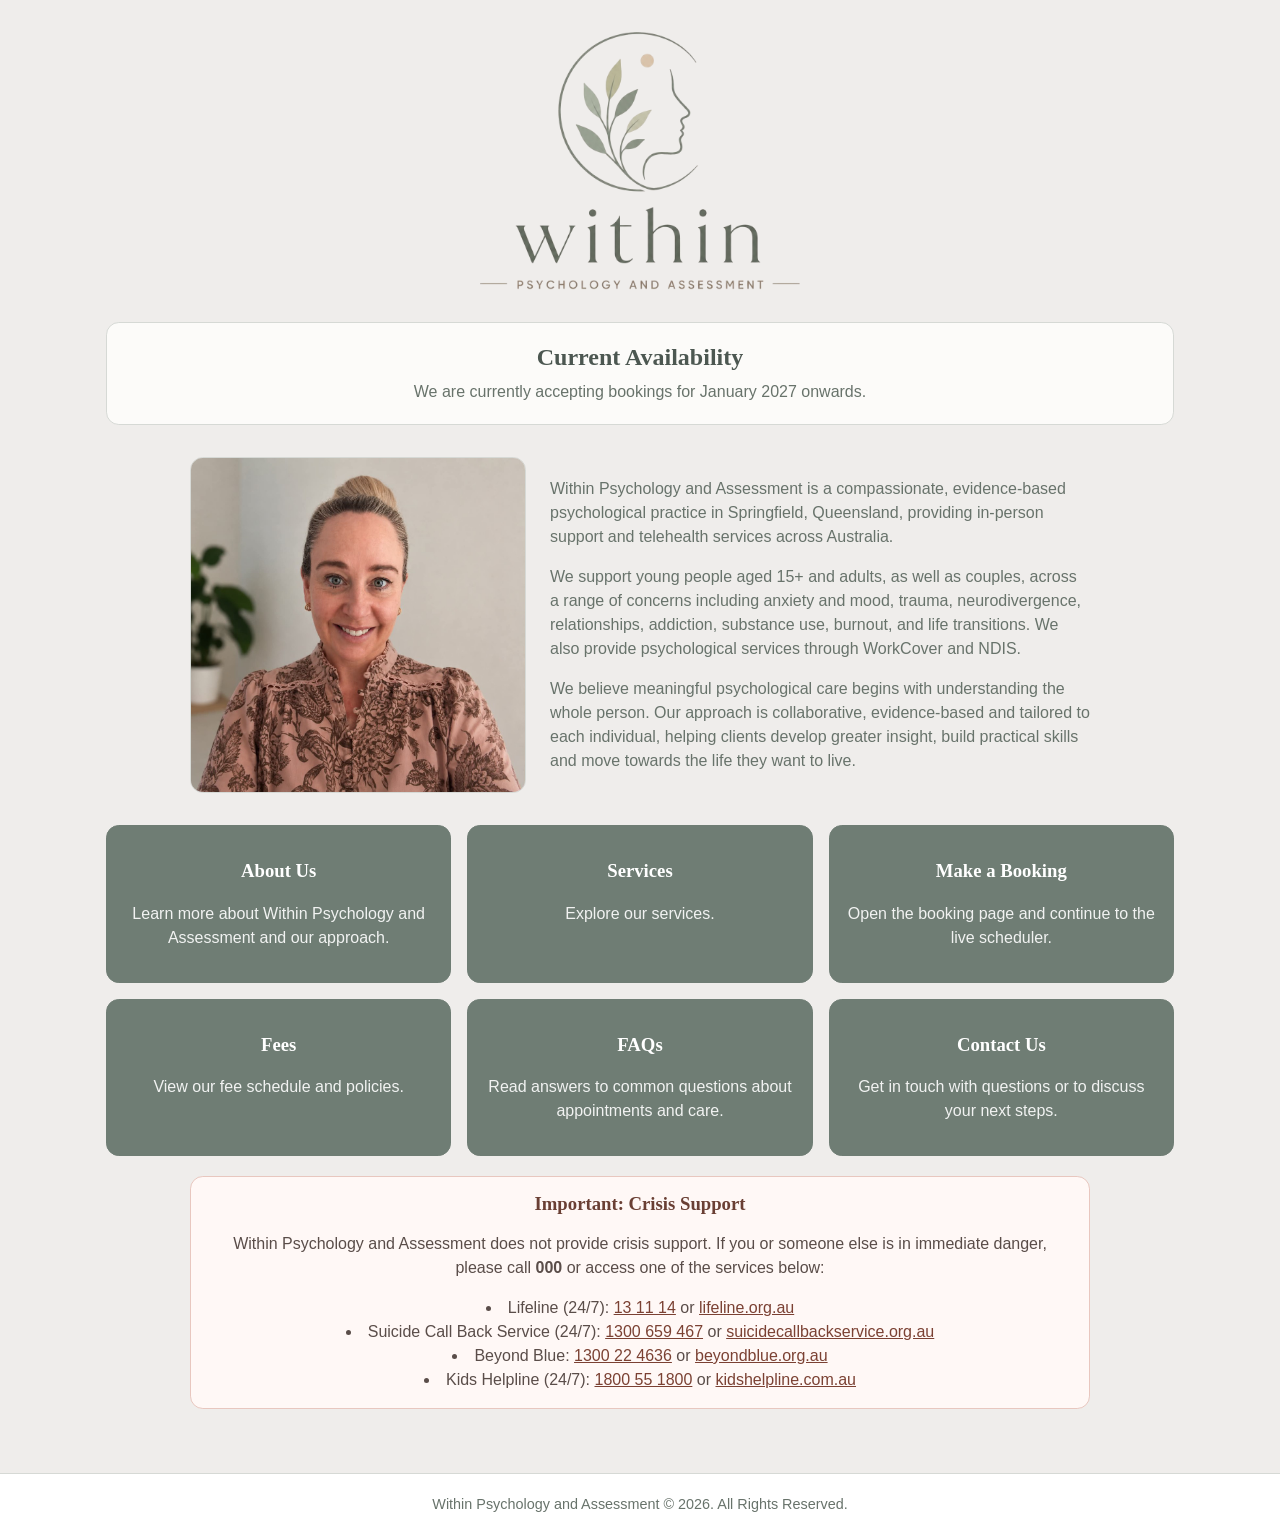
==== index.html @ 0428df80 "Update services page content" ====
<!doctype html>
<html lang="en">
  <head>
    <meta charset="UTF-8" />
    <meta name="viewport" content="width=device-width, initial-scale=1.0" />
    <title>Within Psychology and Assessment</title>
    <meta
      name="description"
      content="Within Psychology and Assessment offers evidence-based psychological support and assessment."
    />
    <link rel="icon" type="image/png" href="./assets/within-logo-transparent.png" />
    <link rel="stylesheet" href="./styles.css" />
  </head>
  <body class="home-page">
    <main class="home-shell">
      <img
        class="brand-logo"
        src="./assets/within-logo-transparent.png"
        alt="Within Psychology and Assessment logo"
      />

      <section class="home-availability" aria-label="Current availability">
        <h2>Current Availability</h2>
        <p>We are currently accepting bookings for January 2027 onwards.</p>
      </section>

      <section class="home-intro" aria-label="Practice introduction">
        <img
          class="home-intro-photo"
          src="./assets/leah-photo.png"
          alt="Portrait of Leah from Within Psychology and Assessment"
        />
        <div class="home-intro-copy">
          <p>
            Within Psychology and Assessment is a compassionate, evidence-based
            psychological practice in Springfield, Queensland, providing
            in-person support and telehealth services across Australia.
          </p>
          <p>
            We support young people aged 15+ and adults, as well as couples,
            across a range of concerns including anxiety and mood, trauma,
            neurodivergence, relationships, addiction, substance use, burnout,
            and life transitions. We also provide psychological services through
            WorkCover and NDIS.
          </p>
          <p>
            We believe meaningful psychological care begins with understanding the
            whole person. Our approach is collaborative, evidence-based and
            tailored to each individual, helping clients develop greater insight,
            build practical skills and move towards the life they want to live.
          </p>
        </div>
      </section>

      <section class="cards home-cards">
        <a class="card" href="./about-us.html">
          <h3>About Us</h3>
          <p>Learn more about Within Psychology and Assessment and our approach.</p>
        </a>
        <a class="card" href="./services.html">
          <h3>Services</h3>
          <p>Explore our services.</p>
        </a>
        <a class="card" href="./booking.html">
          <h3>Make a Booking</h3>
          <p>Open the booking page and continue to the live scheduler.</p>
        </a>
        <a class="card" href="./fees.html">
          <h3>Fees</h3>
          <p>View our fee schedule and policies.</p>
        </a>
        <a class="card" href="./faqs.html">
          <h3>FAQs</h3>
          <p>Read answers to common questions about appointments and care.</p>
        </a>
        <a class="card" href="./contact.html">
          <h3>Contact Us</h3>
          <p>Get in touch with questions or to discuss your next steps.</p>
        </a>
      </section>

      <section class="crisis-notice" aria-label="Crisis support notice">
        <h3>Important: Crisis Support</h3>
        <p>
          Within Psychology and Assessment does not provide crisis support. If
          you or someone else is in immediate danger, please call
          <strong>000</strong> or access one of the services below:
        </p>
        <ul>
          <li>
            Lifeline (24/7): <a href="tel:131114">13 11 14</a> or
            <a href="https://www.lifeline.org.au/" target="_blank" rel="noreferrer">lifeline.org.au</a>
          </li>
          <li>
            Suicide Call Back Service (24/7):
            <a href="tel:1300659467">1300 659 467</a> or
            <a href="https://www.suicidecallbackservice.org.au/" target="_blank" rel="noreferrer">suicidecallbackservice.org.au</a>
          </li>
          <li>
            Beyond Blue:
            <a href="tel:1300224636">1300 22 4636</a> or
            <a href="https://www.beyondblue.org.au/" target="_blank" rel="noreferrer">beyondblue.org.au</a>
          </li>
          <li>
            Kids Helpline (24/7):
            <a href="tel:1800551800">1800 55 1800</a> or
            <a href="https://kidshelpline.com.au/" target="_blank" rel="noreferrer">kidshelpline.com.au</a>
          </li>
        </ul>
      </section>
    </main>

    <footer class="site-footer">
      <div class="container">
        <p>Within Psychology and Assessment © 2026. All Rights Reserved.</p>
      </div>
    </footer>
  </body>
</html>
---- styles.css ----
:root {
  --bg: #efedeb;
  --text: #3d4742;
  --muted: #68736b;
  --brand: #6f7d74;
  --brand-dark: #59675f;
  --card: #ffffff;
  --border: #d6d9d5;
  --accent: #c9b89f;
}

* {
  box-sizing: border-box;
}

body {
  margin: 0;
  font-family: "Avenir Next", "Segoe UI", Roboto, Helvetica, Arial, sans-serif;
  line-height: 1.5;
  color: var(--text);
  background: var(--bg);
  overflow-x: hidden;
}

img {
  max-width: 100%;
  height: auto;
}

.container {
  width: min(980px, 92vw);
  margin: 0 auto;
}

.site-header {
  background: var(--bg);
  border-bottom: 1px solid var(--border);
  padding: 4rem 0;
}

.brand-logo {
  width: min(320px, 70vw);
  display: block;
  margin: 0 auto 1rem;
}

.home-page {
  min-height: 100vh;
  display: flex;
  flex-direction: column;
  align-items: center;
}

.home-shell {
  width: min(1100px, 96vw);
  text-align: center;
  padding: 2rem 1rem;
  flex: 1;
}

.home-menu {
  display: flex;
  flex-direction: row;
  flex-wrap: nowrap;
  justify-content: center;
  align-items: center;
  gap: 0.6rem;
  margin-top: 1.5rem;
}

.home-menu .btn {
  width: auto;
  min-width: 0;
  flex: 0 0 auto;
  white-space: nowrap;
  padding: 0.65rem 0.85rem;
  font-size: 0.95rem;
  text-align: center;
}

.home-availability {
  margin-top: 2rem;
  padding: 1.25rem 1.5rem;
  background: #fcfbf9;
  border: 1px solid var(--border);
  border-radius: 0.8rem;
}

.home-availability h2 {
  margin: 0 0 0.5rem;
}

.home-availability p {
  margin: 0;
  color: var(--muted);
}

.home-intro {
  display: grid;
  grid-template-columns: minmax(216px, 336px) 1fr;
  gap: 1.5rem;
  align-items: center;
  margin-top: 2rem;
  max-width: 900px;
  margin-left: auto;
  margin-right: auto;
  text-align: left;
}

.home-intro-photo {
  width: 100%;
  aspect-ratio: 1 / 1;
  object-fit: cover;
  border-radius: 0.8rem;
  border: 1px solid var(--border);
  display: block;
}

.home-intro-copy p {
  color: var(--muted);
  margin: 0 0 1rem;
}

.home-intro-copy p:last-child {
  margin-bottom: 0;
}

@media (max-width: 700px) {
  .home-intro {
    grid-template-columns: 1fr;
    justify-items: center;
    max-width: 100%;
    gap: 1rem;
    margin-top: 1.5rem;
  }

  .home-intro-photo {
    max-width: min(280px, 78vw);
  }

  .home-intro-copy {
    width: 100%;
  }
}

@media (min-width: 701px) and (max-width: 900px) {
  .home-intro {
    grid-template-columns: minmax(180px, 240px) 1fr;
    max-width: 100%;
  }
}

.home-cards .card {
  background: var(--brand);
  border-color: var(--brand);
  color: white;
}

.home-cards .card h3 {
  color: white;
}

.home-cards .card p {
  color: rgba(255, 255, 255, 0.9);
}

.home-cards .card:hover {
  background: var(--brand-dark);
  border-color: var(--brand-dark);
  transform: translateY(-1px);
}

.eyebrow {
  font-weight: 600;
  letter-spacing: 0.04em;
  text-transform: uppercase;
  color: var(--brand);
  margin: 0 0 0.5rem;
}

h1,
h2,
h3 {
  line-height: 1.2;
  font-family: Georgia, "Times New Roman", serif;
  color: #4c5751;
}

h1 {
  font-size: clamp(2rem, 3.2vw, 3rem);
  margin: 0 0 1rem;
}

.intro {
  max-width: 65ch;
  color: var(--muted);
}

.hero-actions,
.booking-actions {
  display: flex;
  gap: 0.75rem;
  margin-top: 1.5rem;
  flex-wrap: wrap;
  justify-content: center;
}

.back-link {
  text-decoration: none;
  color: var(--brand-dark);
}

.booking-layout {
  padding: 2rem 0 3rem;
  text-align: center;
}

.booking-logo {
  width: min(240px, 50vw);
  display: block;
  margin: 1rem auto;
}

.about-feature {
  display: grid;
  grid-template-columns: 1fr;
  gap: 1.5rem;
  justify-items: center;
  margin: 1.5rem auto 0;
  text-align: left;
}

.about-feature-photo {
  width: min(280px, 70vw);
  aspect-ratio: 4 / 5;
  object-fit: cover;
  object-position: center top;
  border-radius: 1rem;
  border: 1px solid var(--border);
  box-shadow: 0 12px 28px rgba(61, 71, 66, 0.12);
  display: block;
  background: #f4f2ef;
}

.about-feature-copy {
  width: 100%;
}

.about-feature-copy p {
  color: var(--muted);
  margin: 0 0 1rem;
}

.about-feature-copy p:last-child {
  margin-bottom: 0;
}

.btn {
  display: inline-block;
  text-decoration: none;
  border: 1px solid var(--border);
  color: var(--text);
  padding: 0.7rem 1rem;
  border-radius: 0.55rem;
  font-weight: 600;
  background: white;
}

.btn.primary {
  background: var(--brand);
  color: white;
  border-color: var(--brand);
}

.btn.primary:hover {
  background: var(--brand-dark);
}

.notice {
  background: #fcfbf9;
  border-bottom: 1px solid var(--border);
  padding: 2.5rem 0;
}

.about {
  padding: 2.25rem 0 0.5rem;
}

.about p {
  color: var(--muted);
  max-width: 80ch;
}

.cards {
  display: grid;
  grid-template-columns: repeat(auto-fit, minmax(210px, 1fr));
  gap: 1rem;
  padding: 2.5rem 0;
}

.services-cards {
  display: flex;
  flex-wrap: wrap;
  justify-content: center;
  gap: 1rem;
}

.services-cards .card {
  flex: 0 1 calc(25% - 0.75rem);
  max-width: calc(25% - 0.75rem);
  min-width: 180px;
  box-sizing: border-box;
}

@media (max-width: 900px) {
  .services-cards .card {
    flex: 0 1 calc(50% - 0.5rem);
    max-width: calc(50% - 0.5rem);
  }
}

@media (max-width: 700px) {
  .services-cards .card {
    flex: 1 1 100%;
    max-width: 100%;
  }
}

.cards.home-cards {
  grid-template-columns: repeat(3, minmax(0, 1fr));
  padding-top: 2rem;
  padding-bottom: 0;
}

@media (min-width: 701px) and (max-width: 900px) {
  .cards.home-cards {
    grid-template-columns: repeat(2, minmax(0, 1fr));
  }
}

@media (max-width: 700px) {
  .home-shell {
    width: 100%;
    padding: 1.25rem 1rem 2rem;
  }

  .brand-logo {
    width: min(240px, 72vw);
    margin-bottom: 0.5rem;
  }

  .home-availability {
    margin-top: 1.25rem;
    padding: 1rem 1.1rem;
    text-align: left;
  }

  .cards.home-cards {
    grid-template-columns: 1fr;
    gap: 0.75rem;
    padding-top: 1.5rem;
  }

  .home-cards .card {
    padding: 1rem 1.15rem;
  }

  .home-cards .card h3 {
    margin-top: 0;
    margin-bottom: 0.35rem;
  }

  .crisis-notice {
    max-width: 100%;
    margin: 1.25rem 0 1.5rem;
    padding: 1rem 1.1rem;
    text-align: left;
  }

  .crisis-notice ul {
    text-align: left;
  }

  .crisis-notice a {
    overflow-wrap: anywhere;
    word-break: break-word;
  }

  .site-footer {
    padding: 1rem;
    font-size: 0.85rem;
  }
}

.card {
  text-decoration: none;
  color: inherit;
  background: var(--card);
  border: 1px solid var(--border);
  border-radius: 0.8rem;
  padding: 1rem;
}

.card p {
  color: var(--muted);
}

a.card:hover {
  border-color: #bec8c0;
  transform: translateY(-1px);
}

.contact {
  padding-bottom: 3rem;
}

.crisis-notice {
  background: #fff8f6;
  border: 1px solid #e8c7bf;
  border-radius: 0.8rem;
  padding: 1rem 1.1rem;
  margin: 1.25rem auto 2rem;
  max-width: 900px;
  text-align: center;
}

.crisis-notice h3 {
  margin-top: 0;
  margin-bottom: 0.5rem;
  color: #6a3f34;
}

.crisis-notice p,
.crisis-notice li {
  color: #5a4d49;
}

.crisis-notice ul {
  margin: 0.5rem auto 0;
  padding-left: 0;
  list-style-position: inside;
}

.crisis-notice a {
  color: #7b4133;
}

.site-footer {
  width: 100%;
  border-top: 1px solid var(--border);
  background: #ffffff;
  padding: 1.25rem 0;
  color: var(--muted);
  font-size: 0.9rem;
  text-align: center;
}

.site-footer p {
  margin: 0;
}

.booking-frame {
  width: 100%;
  min-height: 80vh;
  border: 1px solid var(--border);
  border-radius: 0.75rem;
  background: white;
  margin-top: 1rem;
}
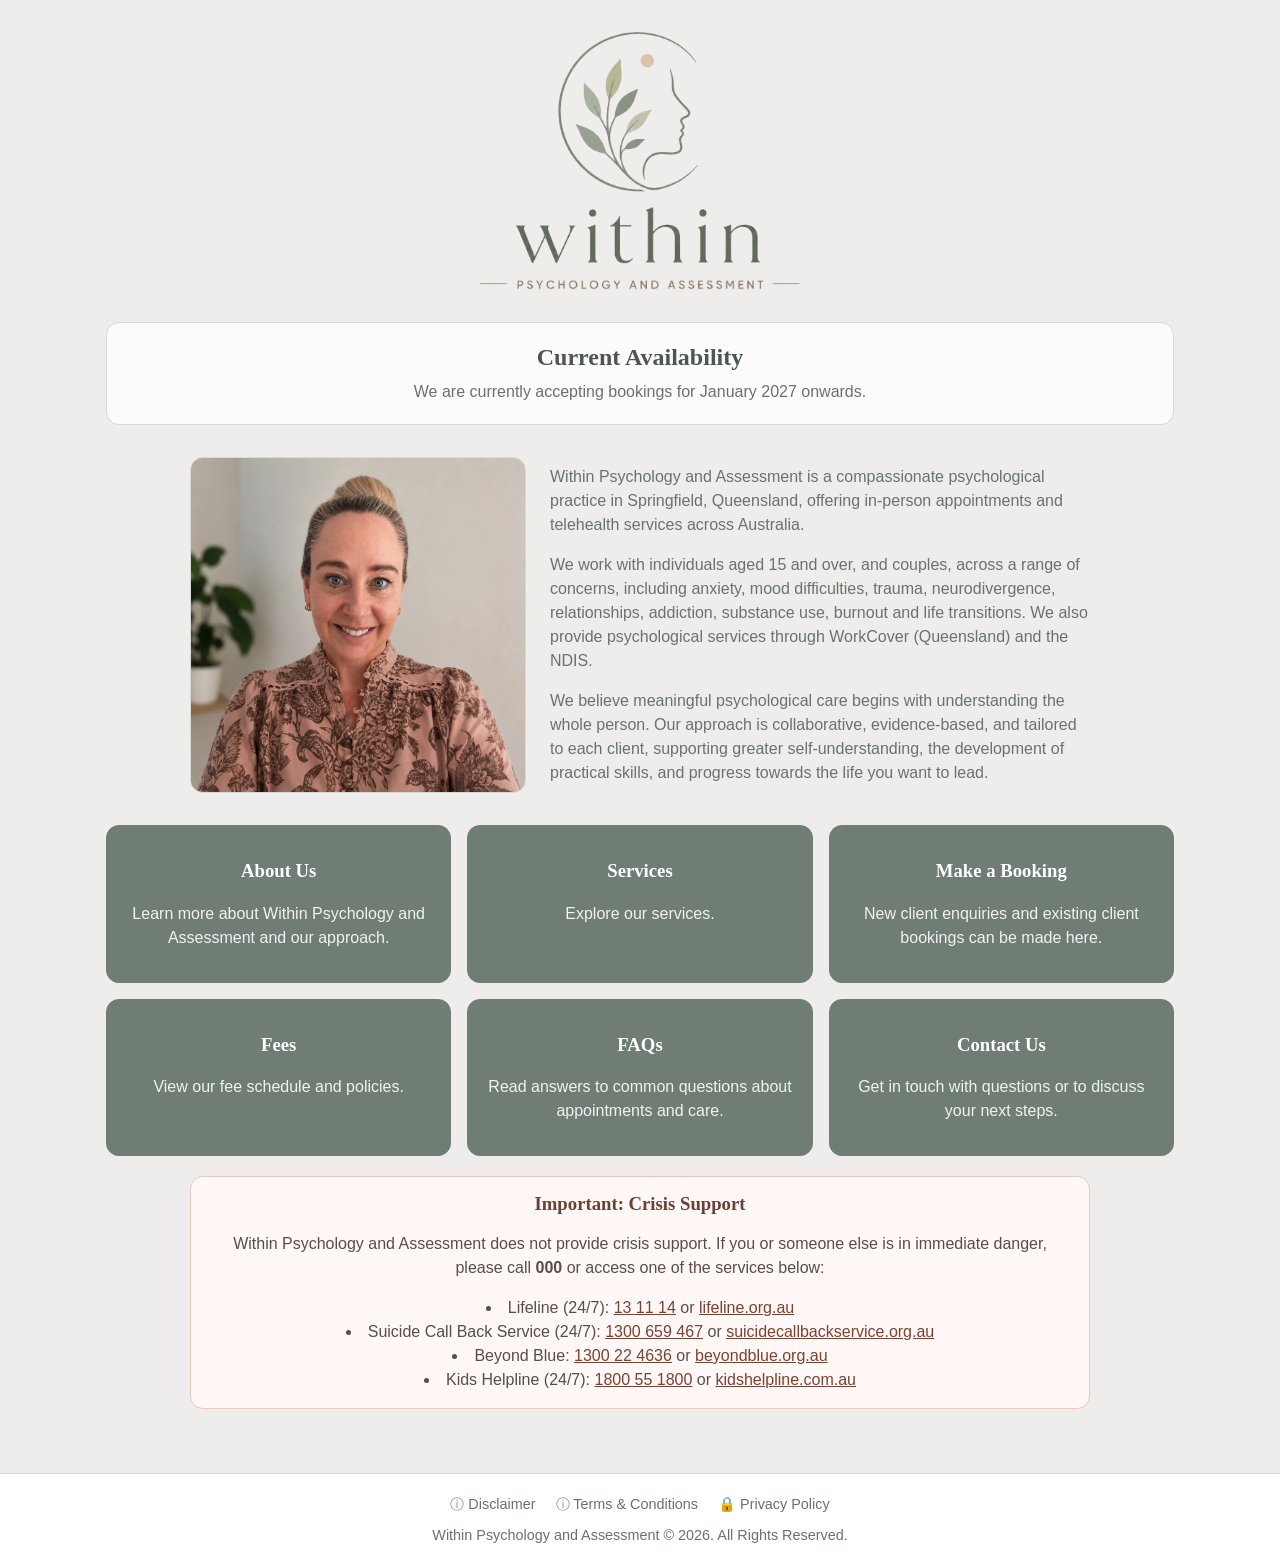
==== commit 08370f58: "Publish latest site content and legal pages Sync homepage, booking, fees, contact, FAQs and legal pa" ====
--- a/index.html
+++ b/index.html
@@ -32,22 +32,23 @@
         />
         <div class="home-intro-copy">
           <p>
-            Within Psychology and Assessment is a compassionate, evidence-based
-            psychological practice in Springfield, Queensland, providing
-            in-person support and telehealth services across Australia.
+            Within Psychology and Assessment is a compassionate psychological
+            practice in Springfield, Queensland, offering in-person appointments
+            and telehealth services across Australia.
           </p>
           <p>
-            We support young people aged 15+ and adults, as well as couples,
-            across a range of concerns including anxiety and mood, trauma,
-            neurodivergence, relationships, addiction, substance use, burnout,
+            We work with individuals aged 15 and over, and couples, across a
+            range of concerns, including anxiety, mood difficulties, trauma,
+            neurodivergence, relationships, addiction, substance use, burnout
             and life transitions. We also provide psychological services through
-            WorkCover and NDIS.
+            WorkCover (Queensland) and the NDIS.
           </p>
           <p>
-            We believe meaningful psychological care begins with understanding the
-            whole person. Our approach is collaborative, evidence-based and
-            tailored to each individual, helping clients develop greater insight,
-            build practical skills and move towards the life they want to live.
+            We believe meaningful psychological care begins with understanding
+            the whole person. Our approach is collaborative, evidence-based, and
+            tailored to each client, supporting greater self-understanding, the
+            development of practical skills, and progress towards the life you
+            want to lead.
           </p>
         </div>
       </section>
@@ -63,7 +64,9 @@
         </a>
         <a class="card" href="./booking.html">
           <h3>Make a Booking</h3>
-          <p>Open the booking page and continue to the live scheduler.</p>
+          <p>
+            New client enquiries and existing client bookings can be made here.
+          </p>
         </a>
         <a class="card" href="./fees.html">
           <h3>Fees</h3>
@@ -112,6 +115,11 @@
 
     <footer class="site-footer">
       <div class="container">
+        <nav class="footer-links" aria-label="Legal">
+          <a href="./disclaimer.html"><span class="footer-info-icon" aria-hidden="true">ⓘ</span> Disclaimer</a>
+          <a href="./terms-and-conditions.html"><span class="footer-info-icon" aria-hidden="true">ⓘ</span> Terms &amp; Conditions</a>
+          <a href="./privacy-policy.html"><span aria-hidden="true">🔒</span> Privacy Policy</a>
+        </nav>
         <p>Within Psychology and Assessment © 2026. All Rights Reserved.</p>
       </div>
     </footer>
--- a/styles.css
+++ b/styles.css
@@ -216,9 +216,48 @@
 }
 
 .booking-logo {
-  width: min(240px, 50vw);
+  width: min(320px, 70vw);
   display: block;
   margin: 1rem auto;
+}
+
+.booking-boxes {
+  display: grid;
+  grid-template-columns: repeat(2, minmax(0, 1fr));
+  gap: 1.25rem;
+  margin: 2rem auto 1.5rem;
+  max-width: 900px;
+  text-align: left;
+}
+
+.booking-box {
+  display: flex;
+  flex-direction: column;
+  align-items: center;
+  gap: 0.75rem;
+  padding: 1.5rem;
+  text-align: center;
+}
+
+.booking-box h2 {
+  margin: 0;
+  font-size: 1.35rem;
+}
+
+.booking-box p {
+  margin: 0;
+  color: var(--muted);
+}
+
+.booking-box .btn {
+  margin-top: auto;
+  align-self: center;
+}
+
+@media (max-width: 700px) {
+  .booking-boxes {
+    grid-template-columns: 1fr;
+  }
 }
 
 .about-feature {
@@ -312,11 +351,54 @@
   box-sizing: border-box;
 }
 
+.fees-cards {
+  display: grid;
+  grid-template-columns: repeat(3, minmax(0, 1fr));
+  gap: 1rem;
+  padding: 2.5rem 0 1rem;
+}
+
+.fees-cards .card {
+  text-align: center;
+}
+
+.fees-intro {
+  max-width: 100%;
+  width: 100%;
+  margin-left: auto;
+  margin-right: auto;
+  text-align: center;
+}
+
+.fees-policy {
+  text-align: center;
+  margin: 0 auto 1.5rem;
+  max-width: 100%;
+}
+
+.fees-policy ul {
+  margin: 0.5rem auto 1rem;
+  padding-left: 0;
+  list-style-position: inside;
+  color: var(--muted);
+  display: inline-block;
+  text-align: left;
+}
+
+.fees-policy p,
+.fees-policy li {
+  color: var(--muted);
+}
+
 @media (max-width: 900px) {
   .services-cards .card {
     flex: 0 1 calc(50% - 0.5rem);
     max-width: calc(50% - 0.5rem);
   }
+
+  .fees-cards {
+    grid-template-columns: repeat(2, minmax(0, 1fr));
+  }
 }
 
 @media (max-width: 700px) {
@@ -324,6 +406,10 @@
     flex: 1 1 100%;
     max-width: 100%;
   }
+
+  .fees-cards {
+    grid-template-columns: 1fr;
+  }
 }
 
 .cards.home-cards {
@@ -344,7 +430,8 @@
     padding: 1.25rem 1rem 2rem;
   }
 
-  .brand-logo {
+  .brand-logo,
+  .booking-logo {
     width: min(240px, 72vw);
     margin-bottom: 0.5rem;
   }
@@ -424,6 +511,21 @@
   text-align: center;
 }
 
+.contact-crisis {
+  margin-top: 3.5rem;
+}
+
+.contact-details {
+  max-width: 70ch;
+  margin: 0 auto 1rem;
+  text-align: left;
+}
+
+.contact-details p {
+  color: var(--muted);
+  margin: 0 0 1rem;
+}
+
 .crisis-notice h3 {
   margin-top: 0;
   margin-bottom: 0.5rem;
@@ -457,6 +559,85 @@
 
 .site-footer p {
   margin: 0;
+}
+
+.footer-links {
+  display: flex;
+  flex-wrap: wrap;
+  justify-content: center;
+  gap: 0.75rem 1.25rem;
+  margin-bottom: 0.6rem;
+}
+
+.footer-links a {
+  color: var(--muted);
+  text-decoration: none;
+}
+
+.footer-links a:hover {
+  color: var(--brand-dark);
+  text-decoration: underline;
+}
+
+.footer-info-icon {
+  color: #8a8f8c;
+}
+
+.legal-content {
+  text-align: left;
+  max-width: 75ch;
+  margin: 0 auto 1.5rem;
+}
+
+.legal-content p {
+  color: var(--muted);
+  margin: 0 0 1rem;
+}
+
+.legal-content h2 {
+  margin: 2rem 0 1rem;
+  text-align: center;
+}
+
+.legal-lead {
+  text-align: center;
+}
+
+.legal-content ol {
+  color: var(--muted);
+  margin: 0 0 1rem;
+  padding-left: 1.4rem;
+}
+
+.legal-content ol ol {
+  margin-top: 0.5rem;
+  margin-bottom: 0.5rem;
+}
+
+.legal-table-wrap {
+  overflow-x: auto;
+  margin: 1rem 0 0;
+}
+
+.legal-table {
+  width: 100%;
+  border-collapse: collapse;
+  font-size: 0.95rem;
+  color: var(--muted);
+}
+
+.legal-table th,
+.legal-table td {
+  border: 1px solid var(--border);
+  padding: 0.7rem 0.8rem;
+  text-align: left;
+  vertical-align: top;
+}
+
+.legal-table th {
+  background: #f8f6f2;
+  color: #4c5751;
+  font-weight: 600;
 }
 
 .booking-frame {
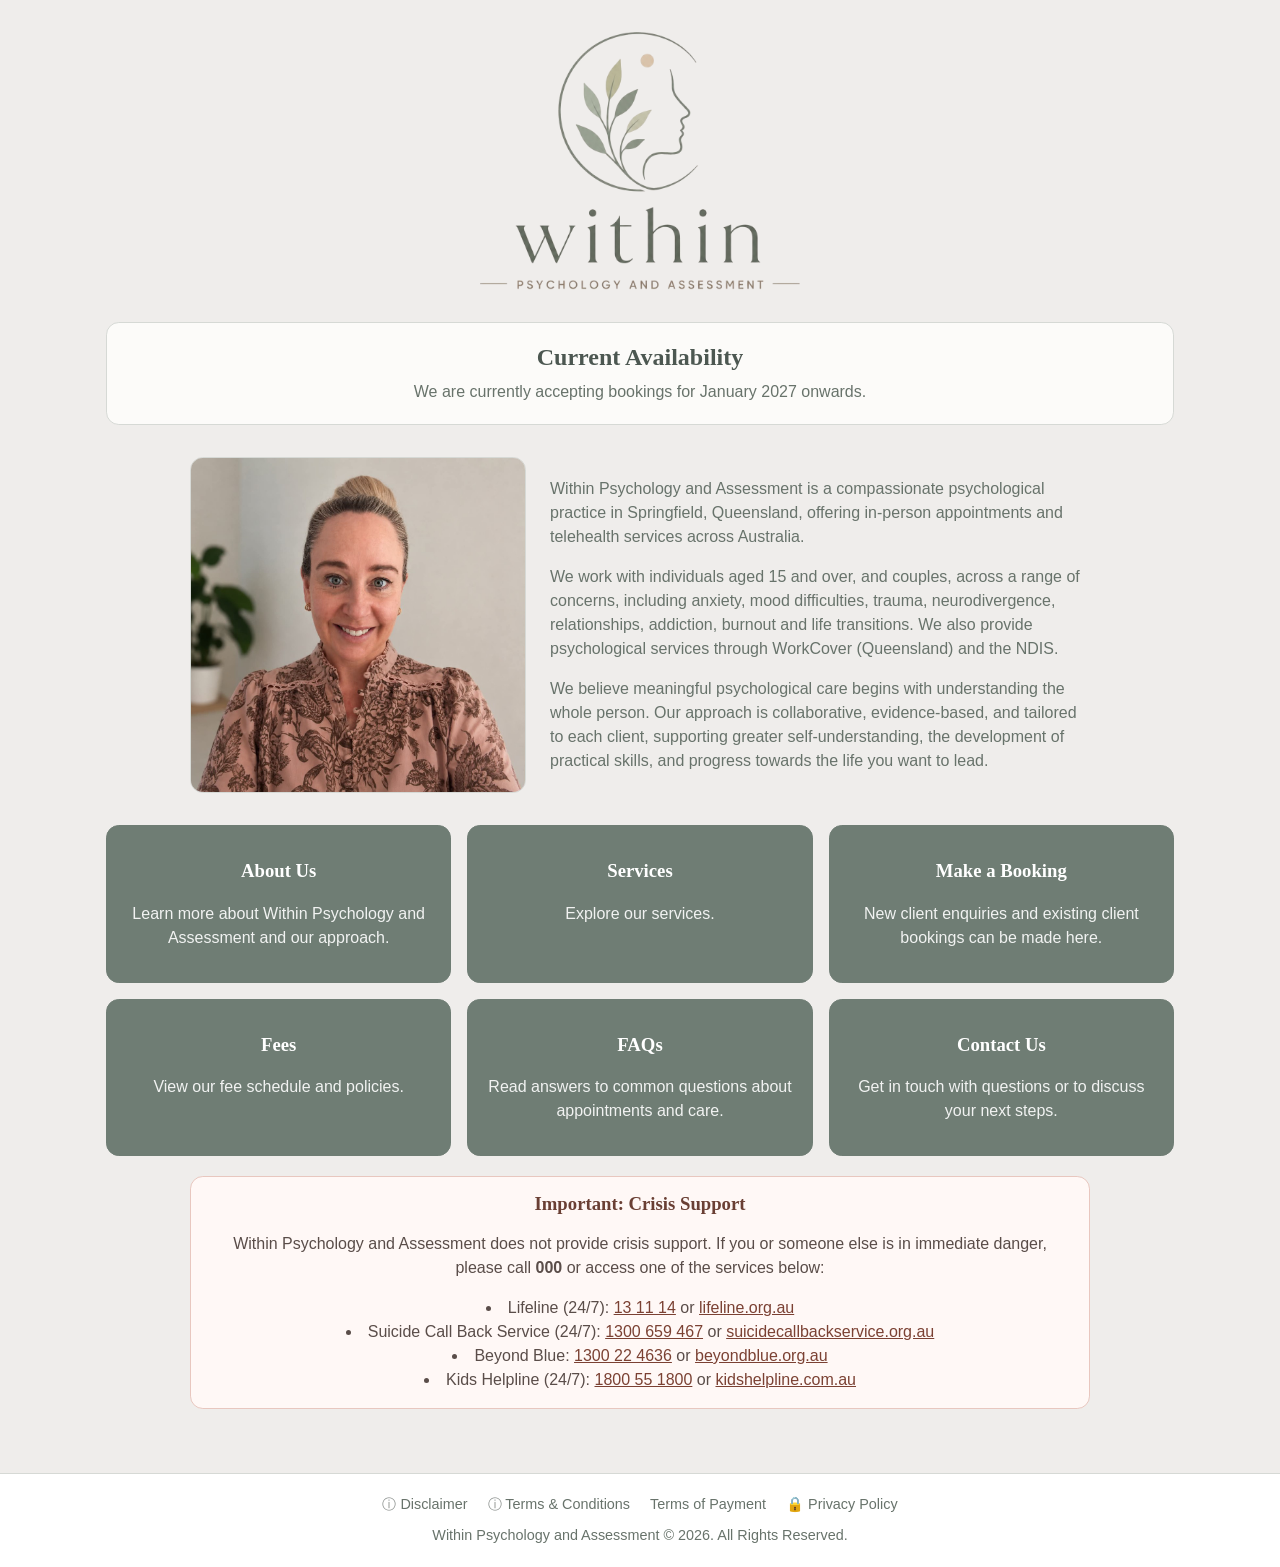
==== commit 9112fa8b: "Update About photo and home copy for Pages deploy Replace the About Us portrait and drop substance u" ====
--- a/index.html
+++ b/index.html
@@ -39,7 +39,7 @@
           <p>
             We work with individuals aged 15 and over, and couples, across a
             range of concerns, including anxiety, mood difficulties, trauma,
-            neurodivergence, relationships, addiction, substance use, burnout
+            neurodivergence, relationships, addiction, burnout
             and life transitions. We also provide psychological services through
             WorkCover (Queensland) and the NDIS.
           </p>
@@ -118,6 +118,7 @@
         <nav class="footer-links" aria-label="Legal">
           <a href="./disclaimer.html"><span class="footer-info-icon" aria-hidden="true">ⓘ</span> Disclaimer</a>
           <a href="./terms-and-conditions.html"><span class="footer-info-icon" aria-hidden="true">ⓘ</span> Terms &amp; Conditions</a>
+          <a href="./terms-of-payment.html">Terms of Payment</a>
           <a href="./privacy-policy.html"><span aria-hidden="true">🔒</span> Privacy Policy</a>
         </nav>
         <p>Within Psychology and Assessment © 2026. All Rights Reserved.</p>
--- a/styles.css
+++ b/styles.css
@@ -648,3 +648,82 @@
   background: white;
   margin-top: 1rem;
 }
+
+.enquiry-form {
+  max-width: 900px;
+  margin: 0 auto 1.5rem;
+  text-align: left;
+  background: var(--card);
+  border: 1px solid var(--border);
+  border-radius: 0.8rem;
+  padding: 1.5rem;
+}
+
+.enquiry-form .form-grid {
+  display: grid;
+  grid-template-columns: repeat(2, minmax(0, 1fr));
+  gap: 1rem;
+}
+
+.enquiry-form label {
+  display: flex;
+  flex-direction: column;
+  gap: 0.4rem;
+  color: #4c5751;
+  font-weight: 600;
+  margin-bottom: 1rem;
+}
+
+.enquiry-form .form-grid label {
+  margin-bottom: 0;
+}
+
+.enquiry-form input,
+.enquiry-form select,
+.enquiry-form textarea {
+  width: 100%;
+  font: inherit;
+  color: var(--text);
+  background: #fcfbf9;
+  border: 1px solid var(--border);
+  border-radius: 0.55rem;
+  padding: 0.7rem 0.8rem;
+}
+
+.enquiry-form textarea {
+  resize: vertical;
+}
+
+.enquiry-form .form-note {
+  flex-direction: row;
+  align-items: flex-start;
+  gap: 0.7rem;
+  font-weight: 400;
+  color: var(--muted);
+}
+
+.enquiry-form .form-note input {
+  width: auto;
+  margin-top: 0.25rem;
+  flex: 0 0 auto;
+}
+
+.enquiry-form .btn {
+  display: inline-block;
+}
+
+.enquiry-sent {
+  max-width: 900px;
+  margin: 0 auto 1rem;
+  padding: 0.9rem 1rem;
+  background: #eef6ef;
+  border: 1px solid #c7d9c8;
+  border-radius: 0.8rem;
+  color: #3d5743;
+}
+
+@media (max-width: 700px) {
+  .enquiry-form .form-grid {
+    grid-template-columns: 1fr;
+  }
+}
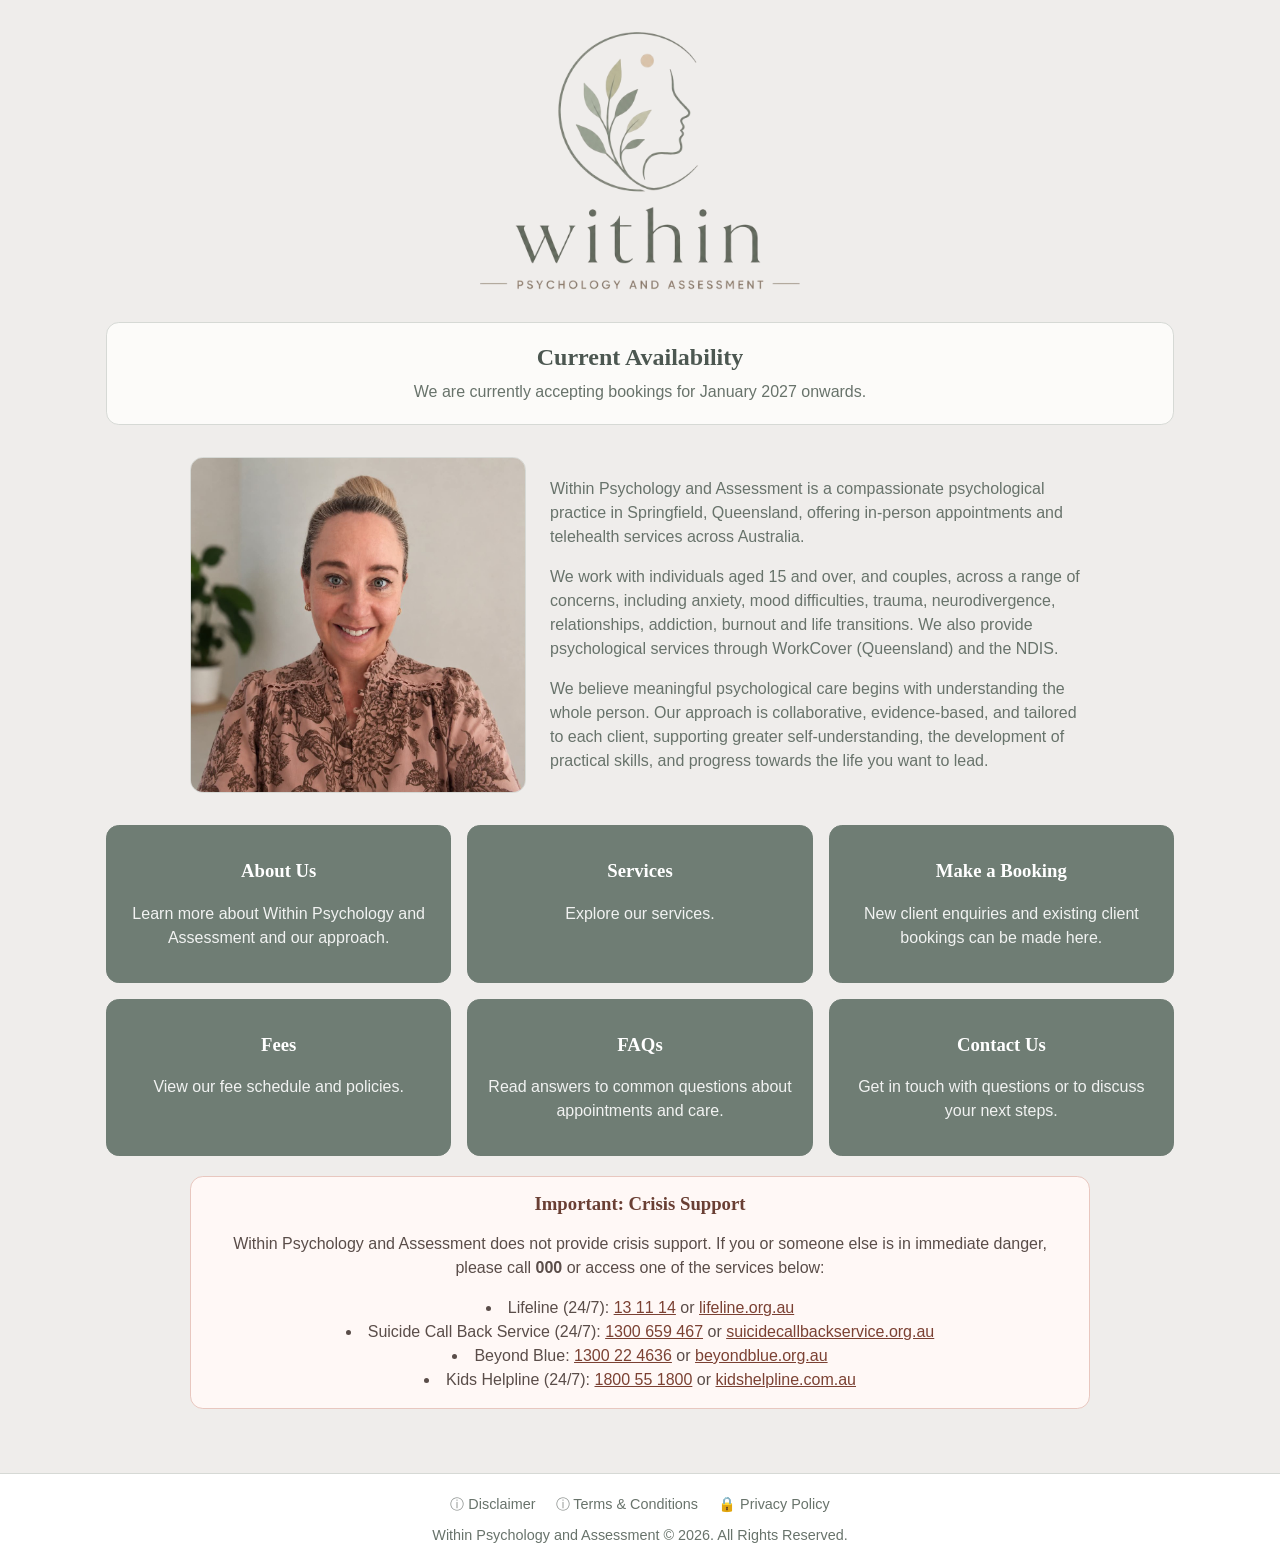
==== commit 83a6d78a: "Revert new-client enquiry form and trim footer links Restore email enquiry for new clients and remov" ====
--- a/index.html
+++ b/index.html
@@ -118,7 +118,6 @@
         <nav class="footer-links" aria-label="Legal">
           <a href="./disclaimer.html"><span class="footer-info-icon" aria-hidden="true">ⓘ</span> Disclaimer</a>
           <a href="./terms-and-conditions.html"><span class="footer-info-icon" aria-hidden="true">ⓘ</span> Terms &amp; Conditions</a>
-          <a href="./terms-of-payment.html">Terms of Payment</a>
           <a href="./privacy-policy.html"><span aria-hidden="true">🔒</span> Privacy Policy</a>
         </nav>
         <p>Within Psychology and Assessment © 2026. All Rights Reserved.</p>
--- a/styles.css
+++ b/styles.css
@@ -648,82 +648,3 @@
   background: white;
   margin-top: 1rem;
 }
-
-.enquiry-form {
-  max-width: 900px;
-  margin: 0 auto 1.5rem;
-  text-align: left;
-  background: var(--card);
-  border: 1px solid var(--border);
-  border-radius: 0.8rem;
-  padding: 1.5rem;
-}
-
-.enquiry-form .form-grid {
-  display: grid;
-  grid-template-columns: repeat(2, minmax(0, 1fr));
-  gap: 1rem;
-}
-
-.enquiry-form label {
-  display: flex;
-  flex-direction: column;
-  gap: 0.4rem;
-  color: #4c5751;
-  font-weight: 600;
-  margin-bottom: 1rem;
-}
-
-.enquiry-form .form-grid label {
-  margin-bottom: 0;
-}
-
-.enquiry-form input,
-.enquiry-form select,
-.enquiry-form textarea {
-  width: 100%;
-  font: inherit;
-  color: var(--text);
-  background: #fcfbf9;
-  border: 1px solid var(--border);
-  border-radius: 0.55rem;
-  padding: 0.7rem 0.8rem;
-}
-
-.enquiry-form textarea {
-  resize: vertical;
-}
-
-.enquiry-form .form-note {
-  flex-direction: row;
-  align-items: flex-start;
-  gap: 0.7rem;
-  font-weight: 400;
-  color: var(--muted);
-}
-
-.enquiry-form .form-note input {
-  width: auto;
-  margin-top: 0.25rem;
-  flex: 0 0 auto;
-}
-
-.enquiry-form .btn {
-  display: inline-block;
-}
-
-.enquiry-sent {
-  max-width: 900px;
-  margin: 0 auto 1rem;
-  padding: 0.9rem 1rem;
-  background: #eef6ef;
-  border: 1px solid #c7d9c8;
-  border-radius: 0.8rem;
-  color: #3d5743;
-}
-
-@media (max-width: 700px) {
-  .enquiry-form .form-grid {
-    grid-template-columns: 1fr;
-  }
-}
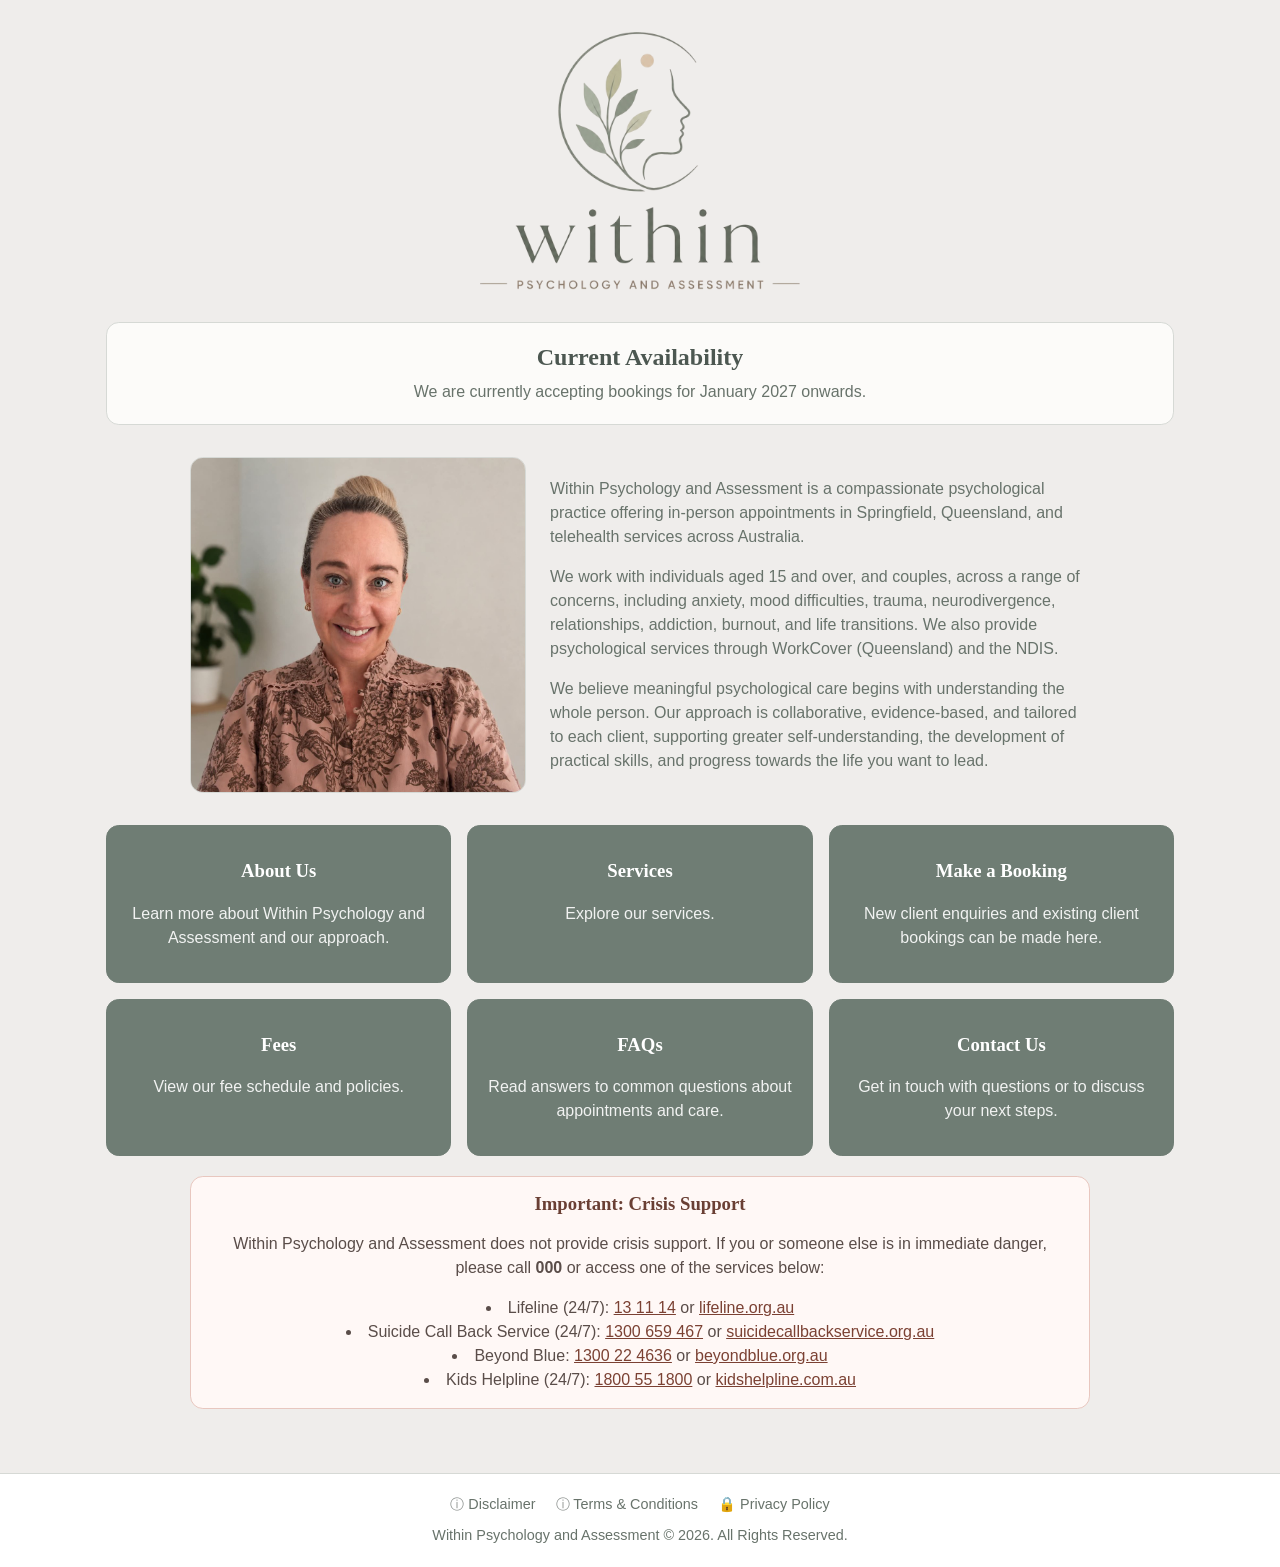
==== commit 39f0bbd3: "Refresh site copy across pages for Pages deploy Update home, services, assessments, FAQs, booking, a" ====
--- a/index.html
+++ b/index.html
@@ -33,14 +33,14 @@
         <div class="home-intro-copy">
           <p>
             Within Psychology and Assessment is a compassionate psychological
-            practice in Springfield, Queensland, offering in-person appointments
+            practice offering in-person appointments in Springfield, Queensland,
             and telehealth services across Australia.
           </p>
           <p>
             We work with individuals aged 15 and over, and couples, across a
             range of concerns, including anxiety, mood difficulties, trauma,
-            neurodivergence, relationships, addiction, burnout
-            and life transitions. We also provide psychological services through
+            neurodivergence, relationships, addiction, burnout, and life
+            transitions. We also provide psychological services through
             WorkCover (Queensland) and the NDIS.
           </p>
           <p>
--- a/styles.css
+++ b/styles.css
@@ -192,7 +192,10 @@
 }
 
 .intro {
-  max-width: 65ch;
+  width: 100%;
+  max-width: 100%;
+  margin: 0 auto;
+  text-align: center;
   color: var(--muted);
 }
 
@@ -267,6 +270,11 @@
   justify-items: center;
   margin: 1.5rem auto 0;
   text-align: left;
+}
+
+.about-feature-portrait {
+  margin: 0;
+  text-align: center;
 }
 
 .about-feature-photo {
@@ -281,6 +289,13 @@
   background: #f4f2ef;
 }
 
+.about-feature-name {
+  margin: 0.75rem 0 0;
+  font-style: italic;
+  text-align: center;
+  color: var(--text);
+}
+
 .about-feature-copy {
   width: 100%;
 }
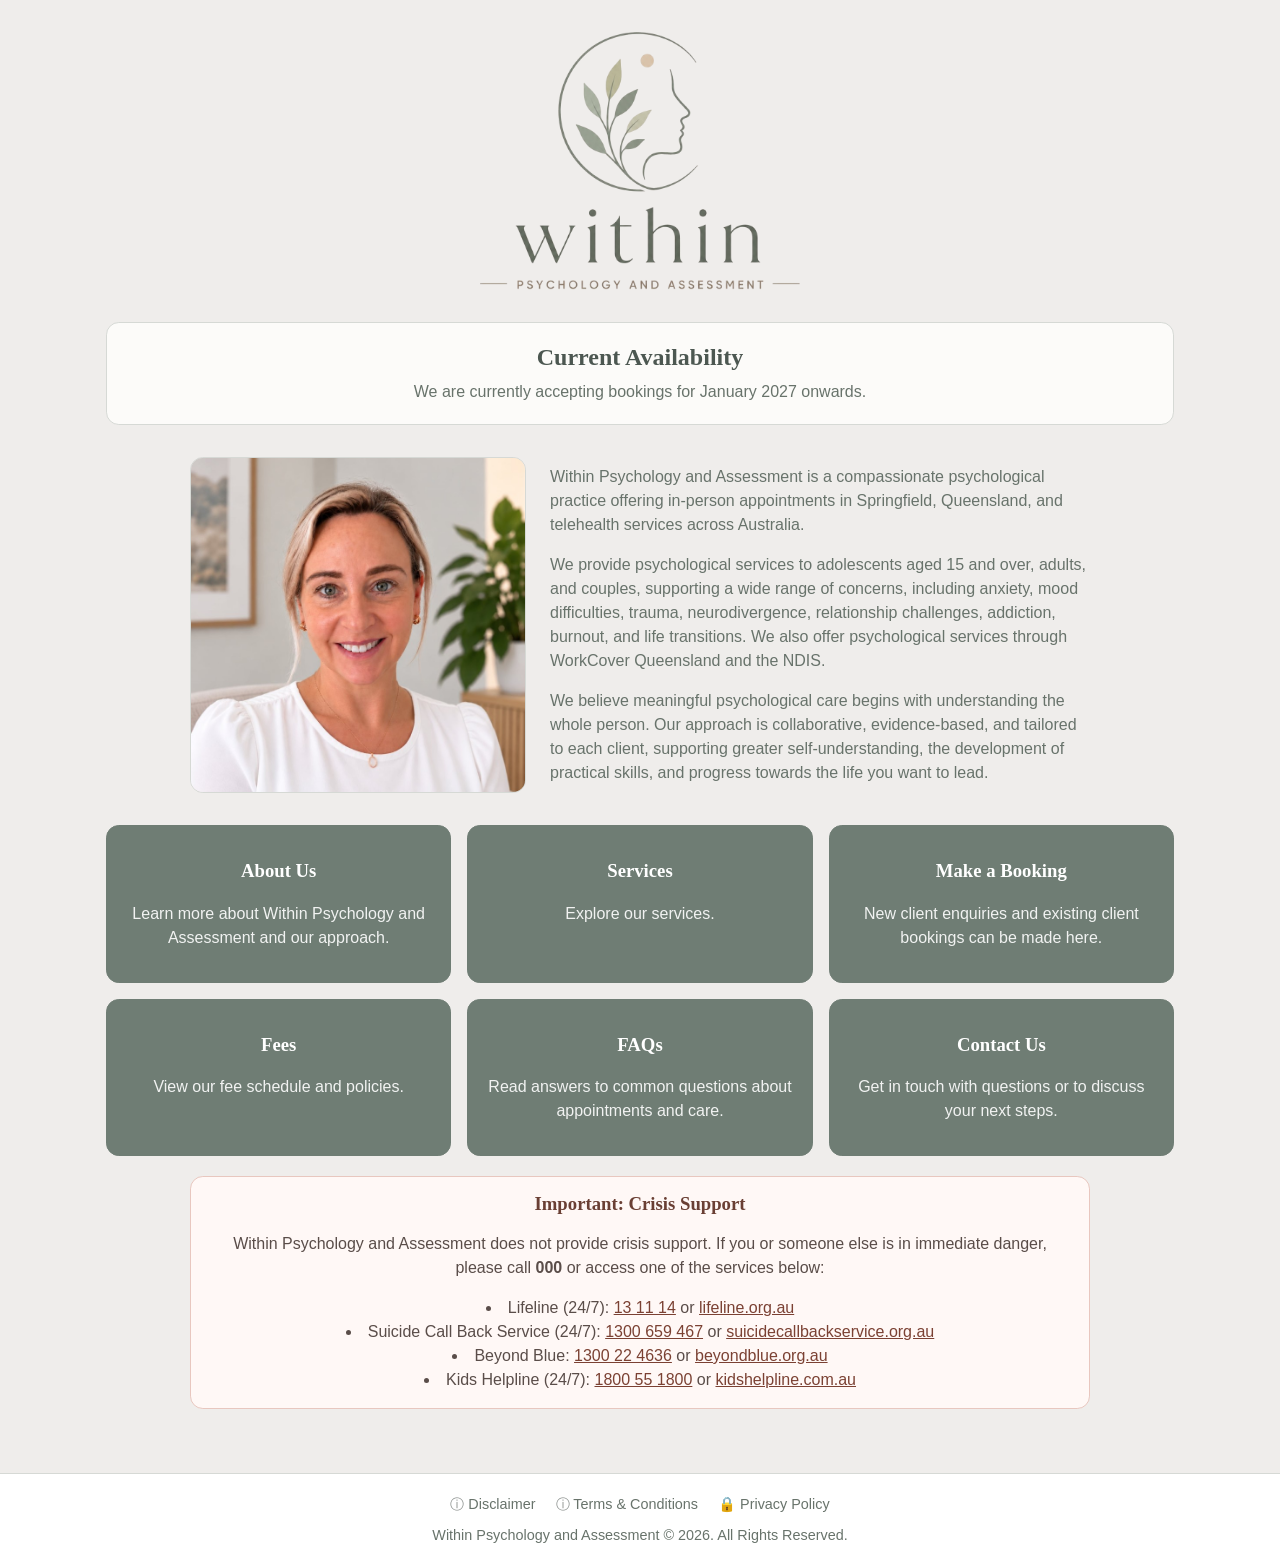
==== commit e94324a1: "Refresh portraits, contact details, FAQs, and legal dates. This adds expandable FAQs, the clinic pho" ====
--- a/index.html
+++ b/index.html
@@ -27,7 +27,7 @@
       <section class="home-intro" aria-label="Practice introduction">
         <img
           class="home-intro-photo"
-          src="./assets/leah-photo.png"
+          src="./assets/leah-photo.jpg"
           alt="Portrait of Leah from Within Psychology and Assessment"
         />
         <div class="home-intro-copy">
@@ -37,11 +37,11 @@
             and telehealth services across Australia.
           </p>
           <p>
-            We work with individuals aged 15 and over, and couples, across a
-            range of concerns, including anxiety, mood difficulties, trauma,
-            neurodivergence, relationships, addiction, burnout, and life
-            transitions. We also provide psychological services through
-            WorkCover (Queensland) and the NDIS.
+            We provide psychological services to adolescents aged 15 and over,
+            adults, and couples, supporting a wide range of concerns, including
+            anxiety, mood difficulties, trauma, neurodivergence, relationship
+            challenges, addiction, burnout, and life transitions. We also offer
+            psychological services through WorkCover Queensland and the NDIS.
           </p>
           <p>
             We believe meaningful psychological care begins with understanding
--- a/styles.css
+++ b/styles.css
@@ -111,6 +111,7 @@
   width: 100%;
   aspect-ratio: 1 / 1;
   object-fit: cover;
+  object-position: center 18%;
   border-radius: 0.8rem;
   border: 1px solid var(--border);
   display: block;
@@ -371,10 +372,111 @@
   grid-template-columns: repeat(3, minmax(0, 1fr));
   gap: 1rem;
   padding: 2.5rem 0 1rem;
+  align-items: stretch;
 }
 
 .fees-cards .card {
-  text-align: center;
+  display: flex;
+  flex-direction: column;
+  height: 100%;
+  text-align: center;
+}
+
+.fees-cards .card h3 {
+  margin: 0 0 0.75rem;
+  min-height: 2.6em;
+  text-align: center;
+}
+
+.fees-cards .card p {
+  margin: 0;
+  flex: 1;
+  text-align: center;
+  overflow-wrap: anywhere;
+}
+
+.faq-list {
+  max-width: 760px;
+  margin: 0 auto 1.5rem;
+  text-align: left;
+}
+
+.faq-list details {
+  background: var(--card);
+  border: 1px solid var(--border);
+  border-radius: 0.8rem;
+  margin-bottom: 0.65rem;
+}
+
+.faq-list summary {
+  position: relative;
+  cursor: pointer;
+  list-style: none;
+  padding: 1rem 3rem 1rem 1.15rem;
+  font-family: Georgia, "Times New Roman", serif;
+  font-size: 1.05rem;
+  line-height: 1.35;
+  color: #4c5751;
+}
+
+.faq-list summary::-webkit-details-marker {
+  display: none;
+}
+
+.faq-list summary::after {
+  content: "+";
+  position: absolute;
+  right: 1.1rem;
+  top: 50%;
+  transform: translateY(-50%);
+  color: var(--brand);
+  font-size: 1.35rem;
+  font-weight: 400;
+  line-height: 1;
+}
+
+.faq-list details[open] summary::after {
+  content: "–";
+}
+
+.faq-list summary:focus-visible {
+  outline: 2px solid var(--brand);
+  outline-offset: 2px;
+}
+
+.faq-list details p {
+  margin: 0;
+  padding: 0 1.15rem 1.15rem;
+  color: var(--muted);
+}
+
+.faq-list details p + p {
+  padding-top: 0;
+}
+
+.assessments-cards {
+  display: grid;
+  grid-template-columns: repeat(3, minmax(0, 1fr));
+  gap: 1rem;
+  align-items: stretch;
+}
+
+.assessments-cards .card {
+  display: flex;
+  flex-direction: column;
+  height: 100%;
+  text-align: center;
+}
+
+.assessments-cards .card h3 {
+  margin: 0 0 0.75rem;
+  min-height: 2.6em;
+  text-align: center;
+}
+
+.assessments-cards .card p {
+  margin: 0;
+  flex: 1;
 }
 
 .fees-intro {
@@ -414,6 +516,11 @@
   .fees-cards {
     grid-template-columns: repeat(2, minmax(0, 1fr));
   }
+
+
+  .assessments-cards {
+    grid-template-columns: repeat(2, minmax(0, 1fr));
+  }
 }
 
 @media (max-width: 700px) {
@@ -424,6 +531,19 @@
 
   .fees-cards {
     grid-template-columns: 1fr;
+  }
+
+  .fees-cards .card h3 {
+    min-height: 0;
+  }
+
+
+  .assessments-cards {
+    grid-template-columns: 1fr;
+  }
+
+  .assessments-cards .card h3 {
+    min-height: 0;
   }
 }
 
@@ -541,6 +661,36 @@
   margin: 0 0 1rem;
 }
 
+.contact-map {
+  width: min(70ch, 92vw);
+  margin: 0.25rem auto 1.75rem;
+  border: 1px solid var(--border);
+  border-radius: 0.8rem;
+  overflow: hidden;
+  background: var(--card);
+}
+
+.contact-map iframe {
+  display: block;
+  width: 100%;
+  height: 280px;
+  border: 0;
+}
+
+.contact-map figcaption {
+  margin: 0;
+  padding: 0.7rem 0.9rem;
+  color: var(--muted);
+  font-size: 0.92rem;
+  text-align: center;
+}
+
+@media (max-width: 640px) {
+  .contact-map iframe {
+    height: 220px;
+  }
+}
+
 .crisis-notice h3 {
   margin-top: 0;
   margin-bottom: 0.5rem;
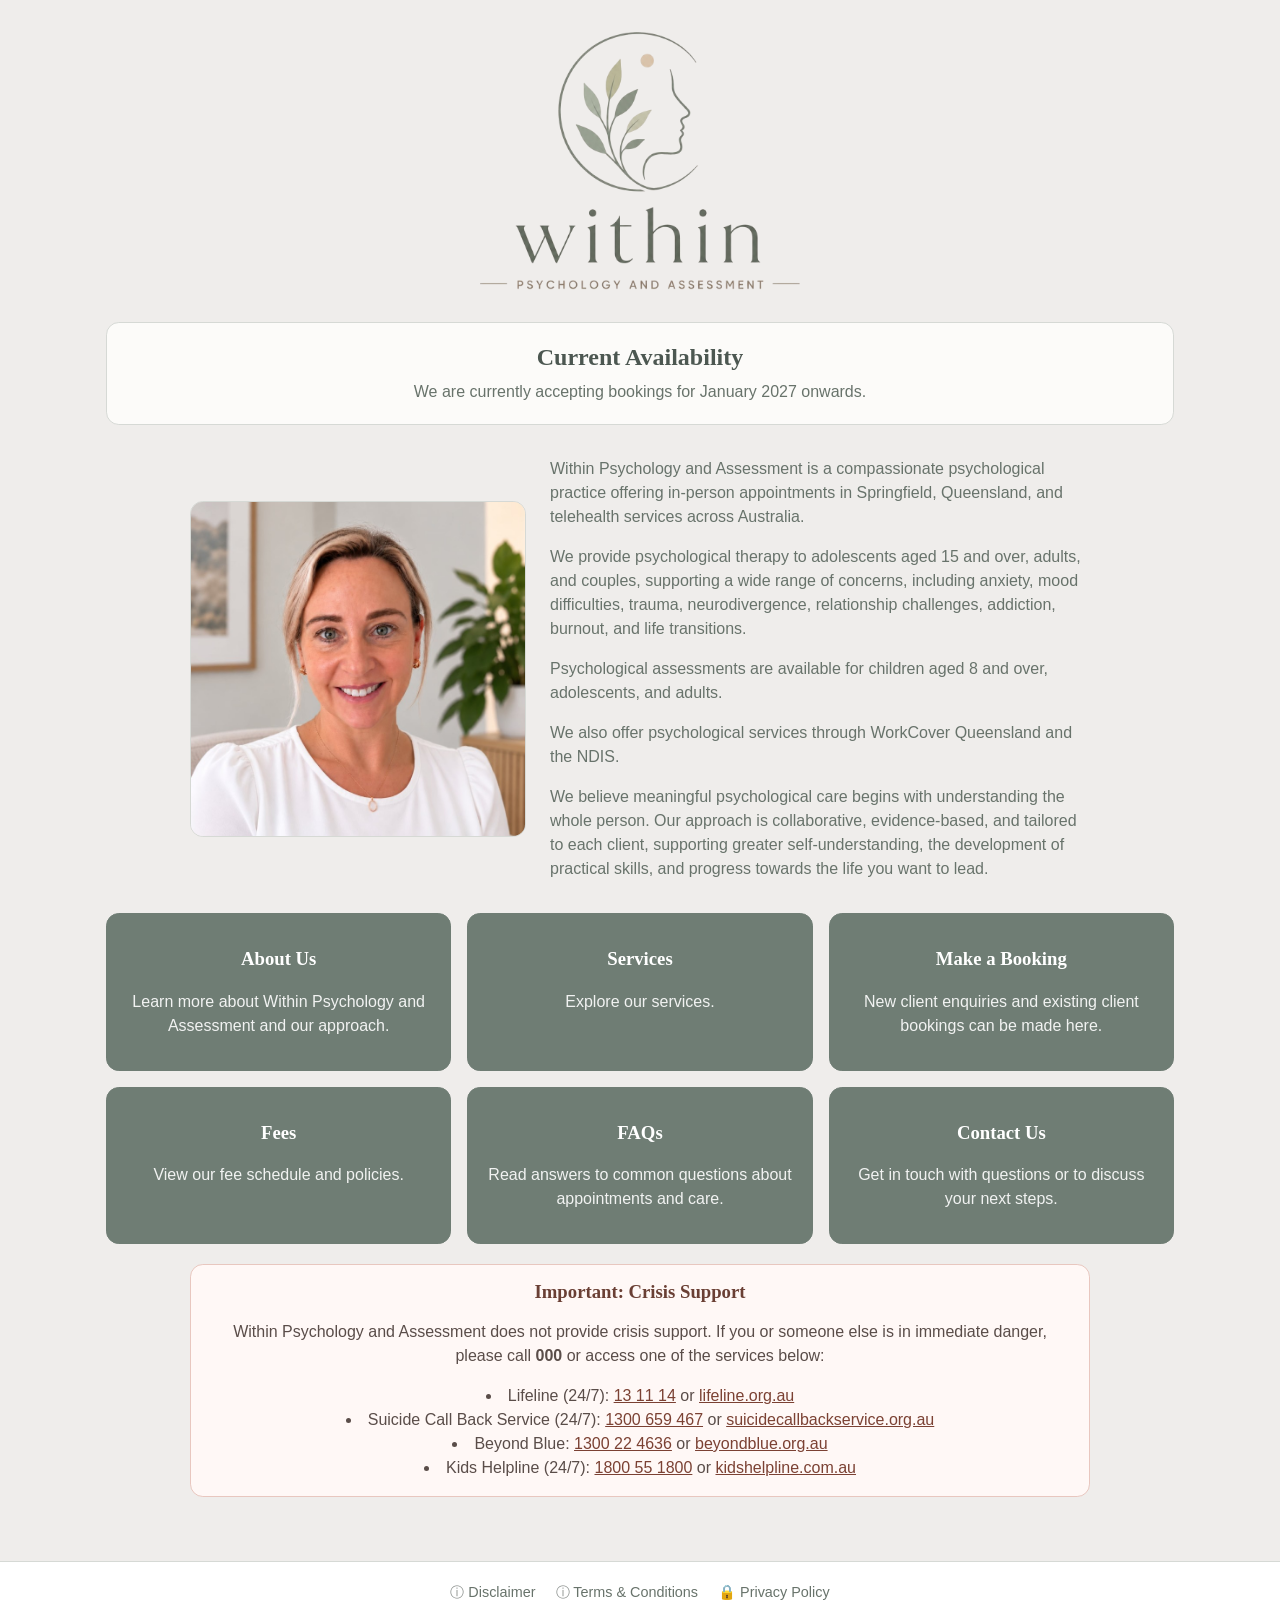
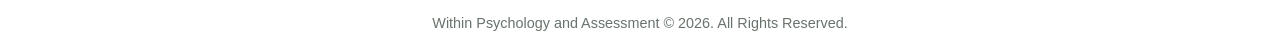
==== commit 920d2a67: "Update service copy, About Us bio, and add an EMDR coming-soon banner." ====
--- a/index.html
+++ b/index.html
@@ -37,11 +37,18 @@
             and telehealth services across Australia.
           </p>
           <p>
-            We provide psychological services to adolescents aged 15 and over,
+            We provide psychological therapy to adolescents aged 15 and over,
             adults, and couples, supporting a wide range of concerns, including
             anxiety, mood difficulties, trauma, neurodivergence, relationship
-            challenges, addiction, burnout, and life transitions. We also offer
-            psychological services through WorkCover Queensland and the NDIS.
+            challenges, addiction, burnout, and life transitions.
+          </p>
+          <p>
+            Psychological assessments are available for children aged 8 and
+            over, adolescents, and adults.
+          </p>
+          <p>
+            We also offer psychological services through WorkCover Queensland
+            and the NDIS.
           </p>
           <p>
             We believe meaningful psychological care begins with understanding
--- a/styles.css
+++ b/styles.css
@@ -93,6 +93,21 @@
 .home-availability p {
   margin: 0;
   color: var(--muted);
+}
+
+.service-notice {
+  margin: 0 auto 1.5rem;
+  text-align: center;
+}
+
+.service-notice h2 {
+  margin-bottom: 0;
+  font-size: 1.15em;
+  font-weight: 400;
+}
+
+.service-notice h2 strong {
+  font-weight: 700;
 }
 
 .home-intro {
@@ -283,9 +298,8 @@
   aspect-ratio: 4 / 5;
   object-fit: cover;
   object-position: center top;
-  border-radius: 1rem;
+  border-radius: 0.8rem;
   border: 1px solid var(--border);
-  box-shadow: 0 12px 28px rgba(61, 71, 66, 0.12);
   display: block;
   background: #f4f2ef;
 }
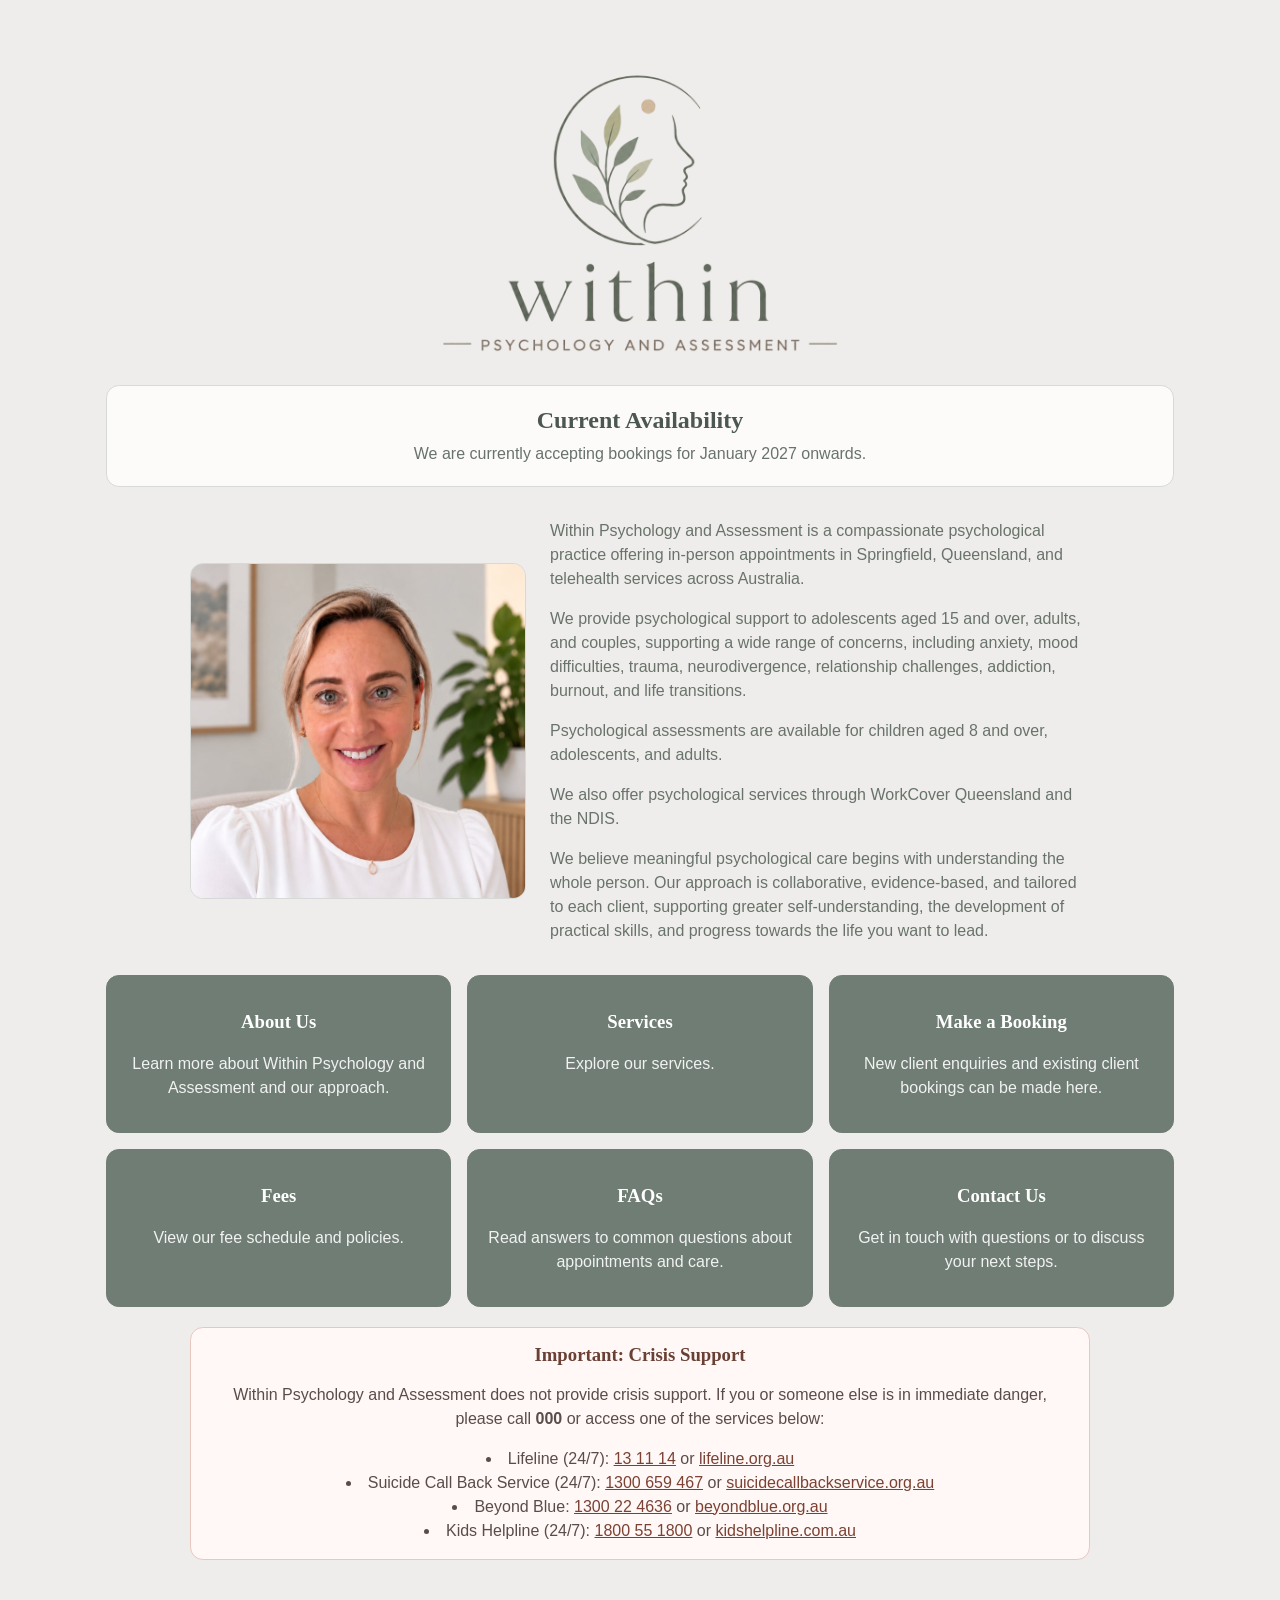
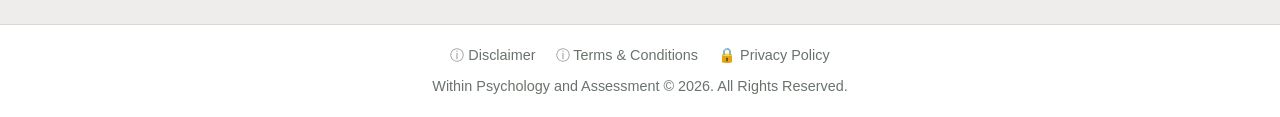
==== commit 6117734b: "Update booking availability, the Springfield address, and home page wording." ====
--- a/index.html
+++ b/index.html
@@ -37,7 +37,7 @@
             and telehealth services across Australia.
           </p>
           <p>
-            We provide psychological therapy to adolescents aged 15 and over,
+            We provide psychological support to adolescents aged 15 and over,
             adults, and couples, supporting a wide range of concerns, including
             anxiety, mood difficulties, trauma, neurodivergence, relationship
             challenges, addiction, burnout, and life transitions.
--- a/styles.css
+++ b/styles.css
@@ -39,9 +39,9 @@
 }
 
 .brand-logo {
-  width: min(320px, 70vw);
+  width: min(480px, 85vw);
   display: block;
-  margin: 0 auto 1rem;
+  margin: 0 auto 18pt;
 }
 
 .home-page {
@@ -108,6 +108,11 @@
 
 .service-notice h2 strong {
   font-weight: 700;
+}
+
+.service-notice a {
+  color: inherit;
+  text-decoration: underline;
 }
 
 .home-intro {
@@ -215,6 +220,14 @@
   color: var(--muted);
 }
 
+.intro p {
+  margin: 0 0 1rem;
+}
+
+.intro p:last-child {
+  margin-bottom: 0;
+}
+
 .hero-actions,
 .booking-actions {
   display: flex;
@@ -234,10 +247,15 @@
   text-align: center;
 }
 
+a:has(> .booking-logo) {
+  display: block;
+  line-height: 0;
+}
+
 .booking-logo {
-  width: min(320px, 70vw);
+  width: min(480px, 85vw);
   display: block;
-  margin: 1rem auto;
+  margin: 0.25rem auto 18pt;
 }
 
 .booking-boxes {
@@ -581,8 +599,8 @@
 
   .brand-logo,
   .booking-logo {
-    width: min(240px, 72vw);
-    margin-bottom: 0.5rem;
+    width: min(360px, 88vw);
+    margin-bottom: 18pt;
   }
 
   .home-availability {
@@ -768,6 +786,34 @@
   margin: 0 auto 1.5rem;
 }
 
+.coaching-block {
+  display: block;
+  width: fit-content;
+  max-width: 100%;
+  margin-inline: auto;
+  text-align: left;
+}
+
+.coaching-block h1 {
+  white-space: nowrap;
+  text-align: center;
+}
+
+.coaching-copy {
+  max-width: none;
+  width: 100%;
+}
+
+@media (max-width: 800px) {
+  .coaching-block {
+    width: 100%;
+  }
+
+  .coaching-block h1 {
+    white-space: normal;
+  }
+}
+
 .legal-content p {
   color: var(--muted);
   margin: 0 0 1rem;
@@ -782,10 +828,19 @@
   text-align: center;
 }
 
+.legal-content ul,
 .legal-content ol {
   color: var(--muted);
   margin: 0 0 1rem;
   padding-left: 1.4rem;
+}
+
+.legal-content li {
+  margin: 0 0 0.75rem;
+}
+
+.legal-content li:last-child {
+  margin-bottom: 0;
 }
 
 .legal-content ol ol {
